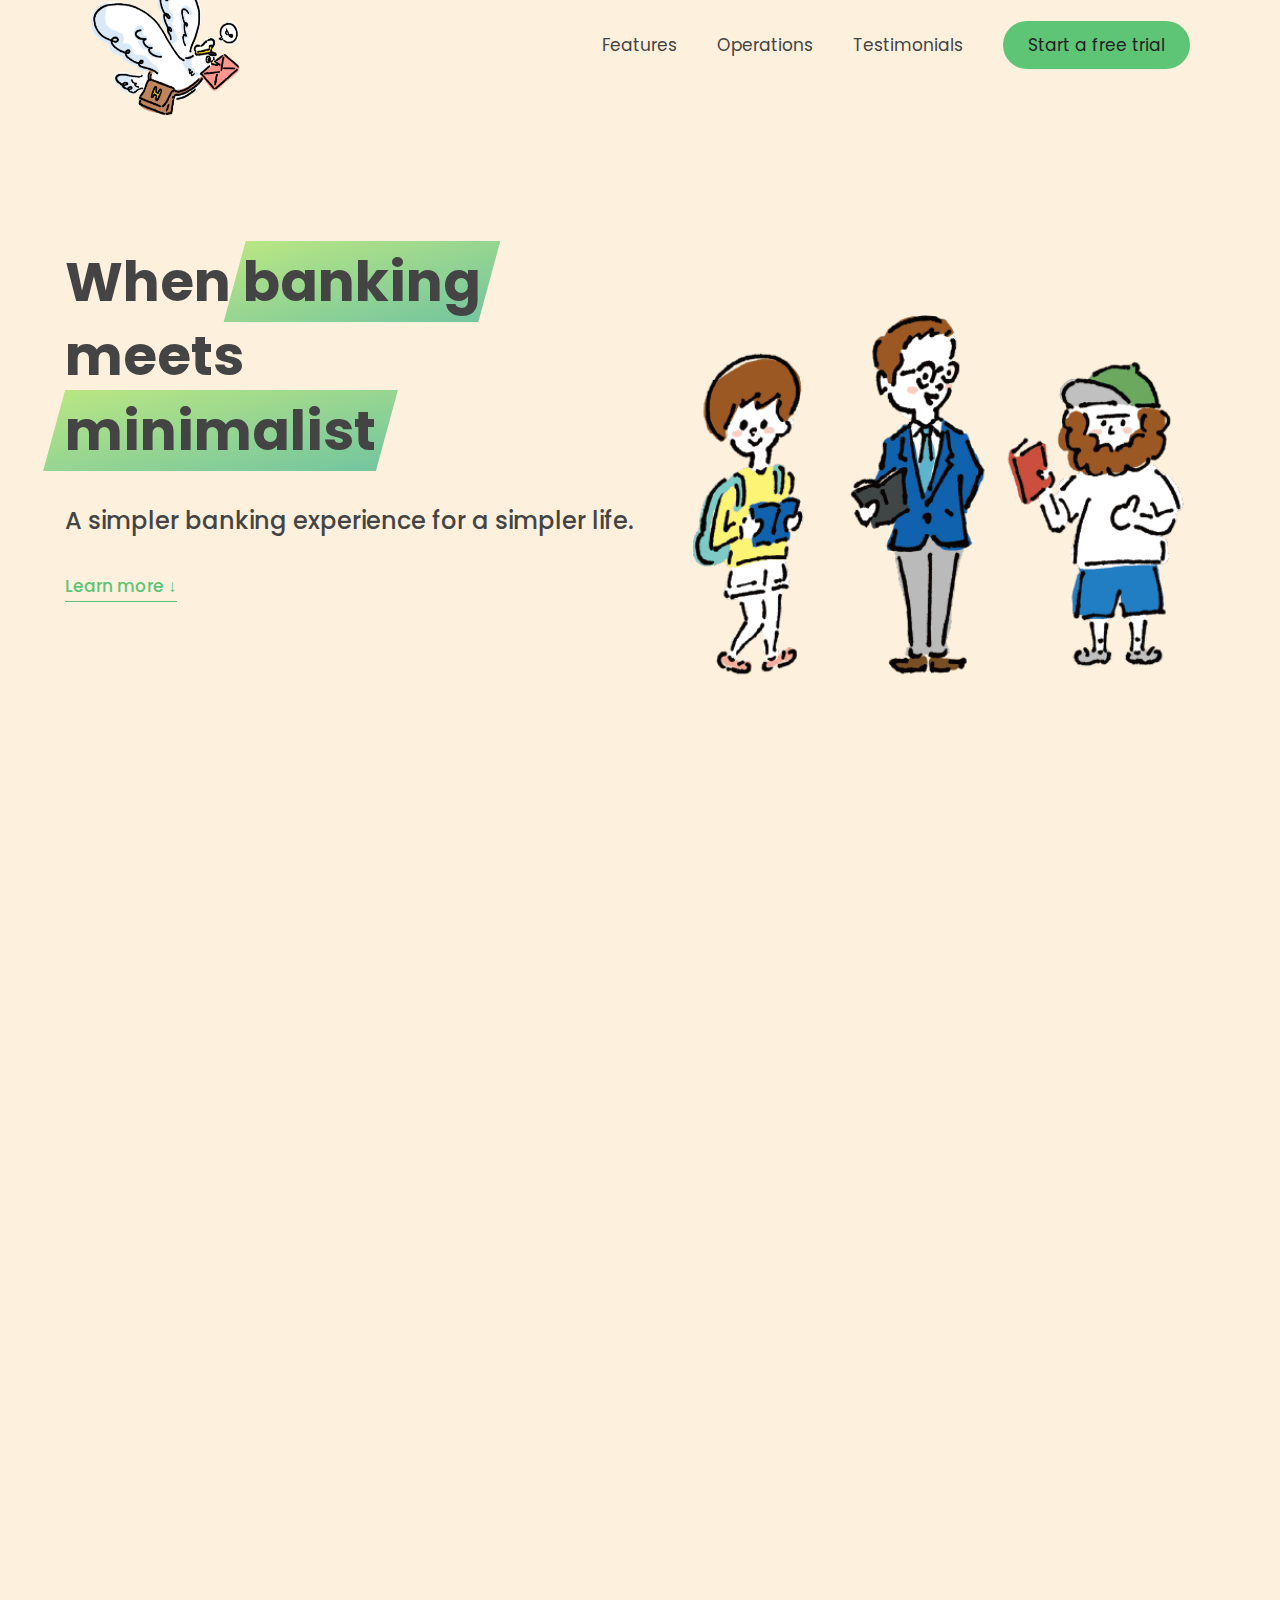
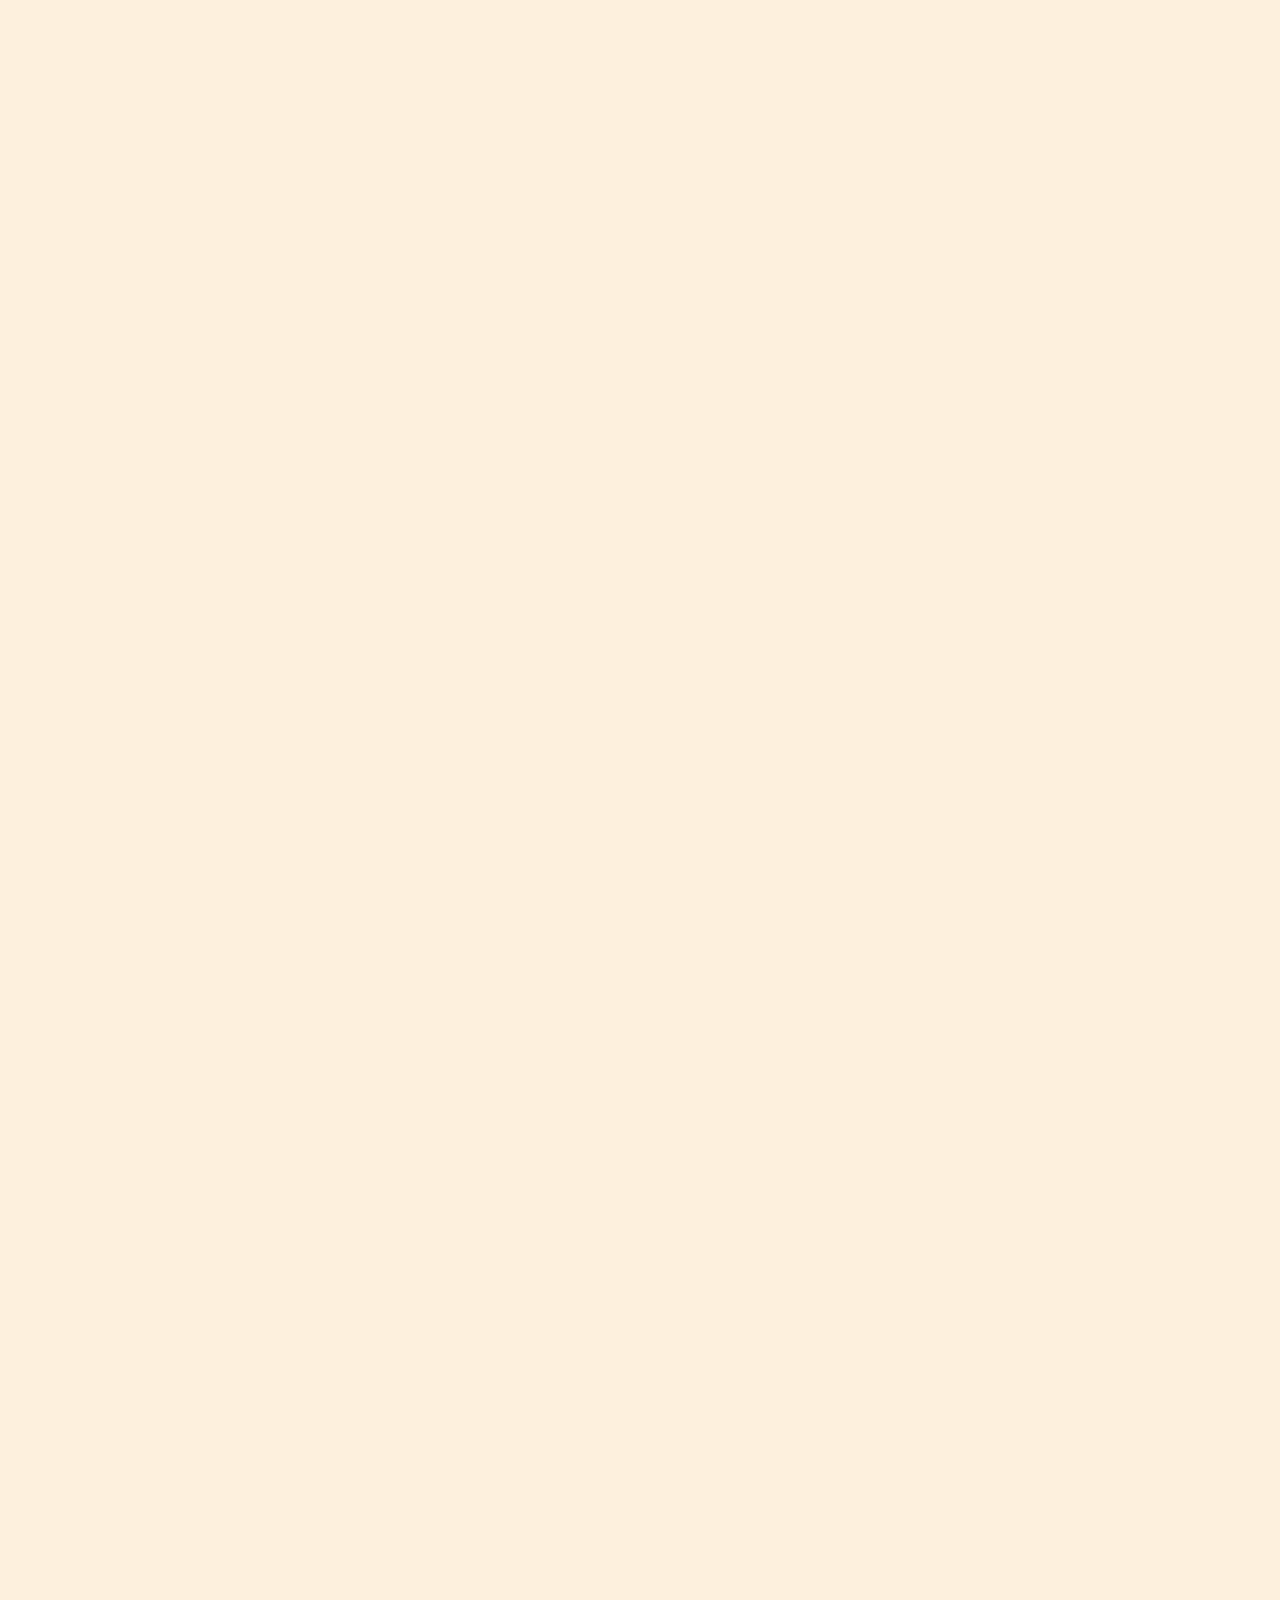
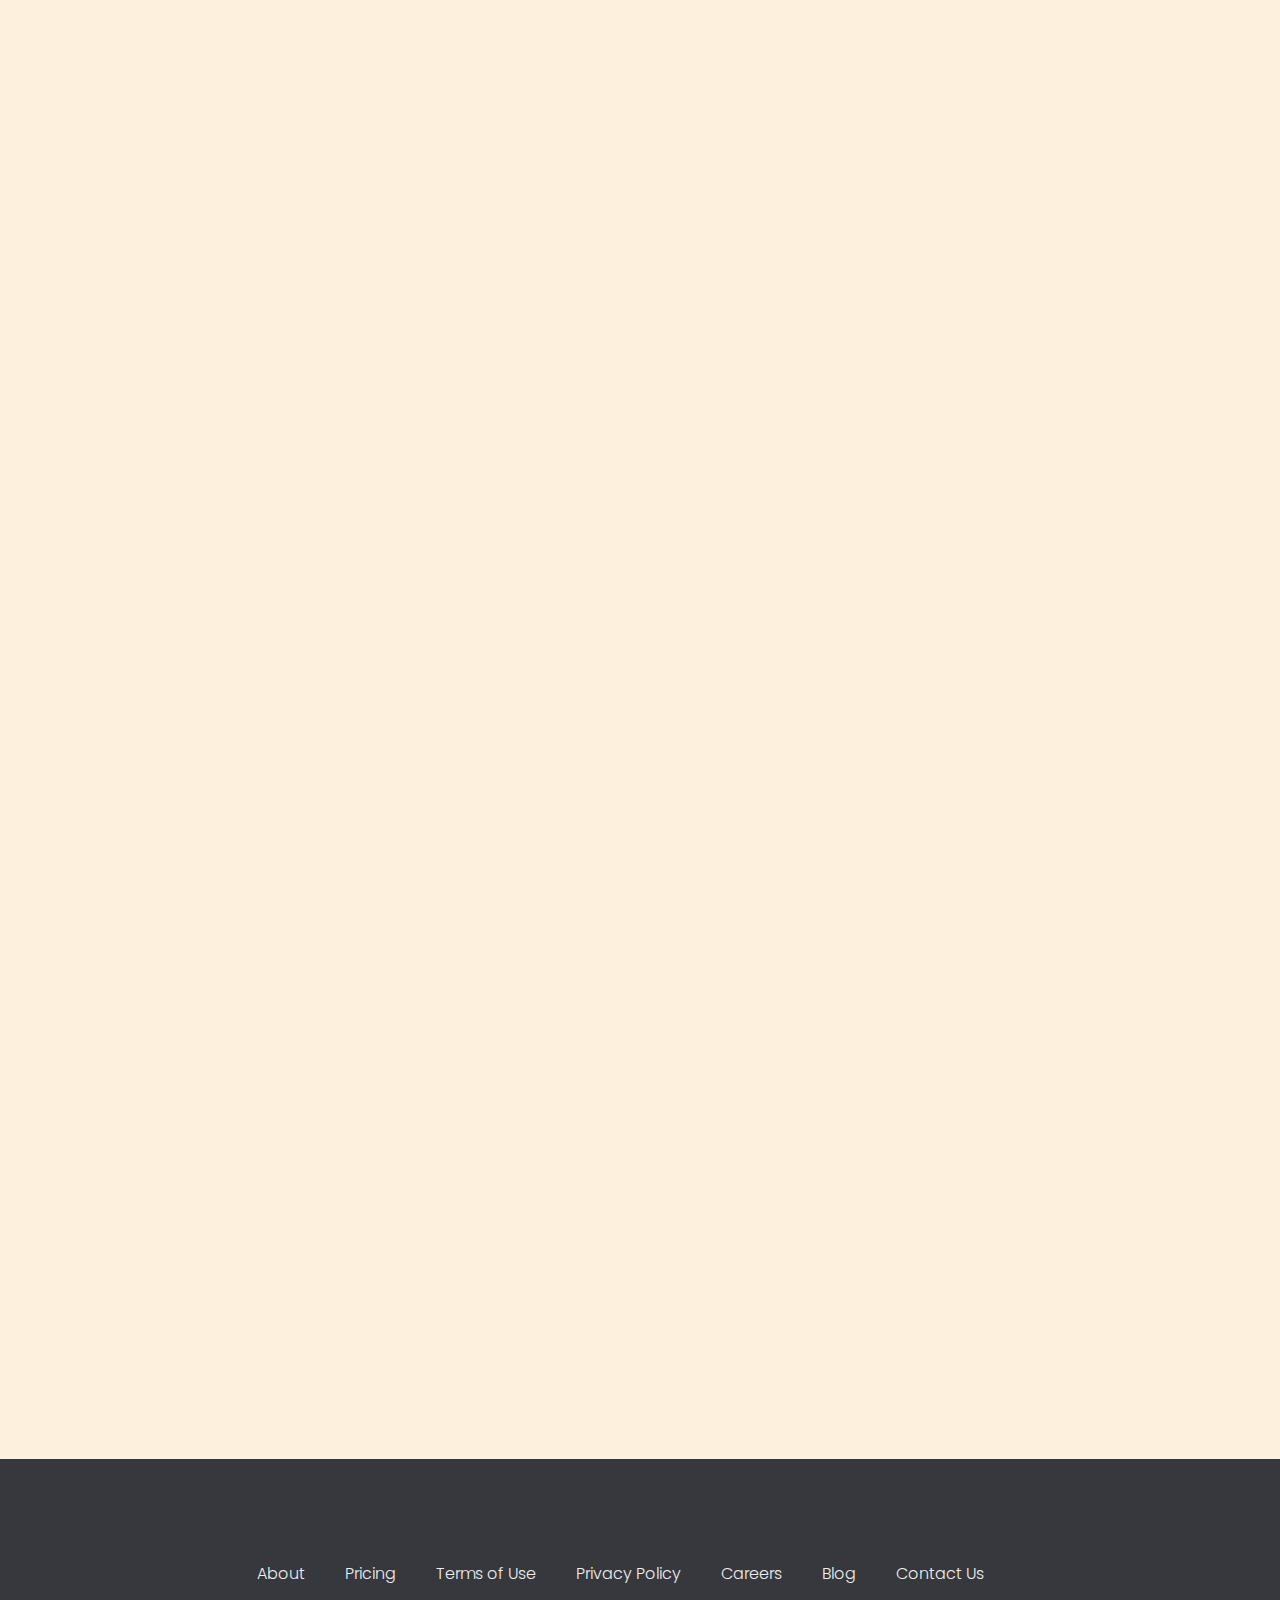
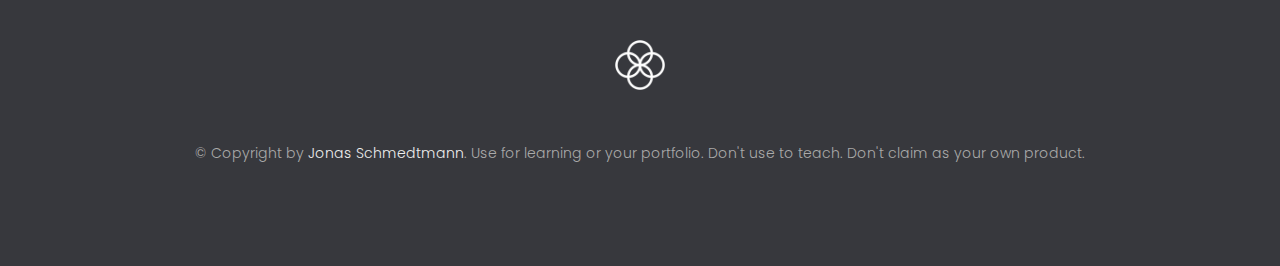
==== login/login.html @ 559d242a "Add two pages and the category field" ====
<!DOCTYPE html>
<html lang="en">
  <head>
    <meta charset="UTF-8" />
    <meta name="viewport" content="width=device-width, initial-scale=1.0" />
    <meta http-equiv="X-UA-Compatible" content="ie=edge" />
    <link rel="shortcut icon" type="image/png" href="img/icon.png" />

    <link
      href="https://fonts.googleapis.com/css?family=Poppins:300,400,500,600&display=swap"
      rel="stylesheet"
    />
    <link rel="stylesheet" href="style.css" />
    <title>Bankist | When Banking meets Minimalist</title>

    <script defer src="script.js"></script>
  </head>
  <body>
    <header class="header">
      <nav class="nav">
        <img
          src="../bird_logo.png"
          alt="Bankist logo"
          class="nav__logo"
          id="logo"
          designer="Jonas"
          data-version-number="3.0"
        />
        <ul class="nav__links">
          <li class="nav__item">
            <a class="nav__link" href="#section--1">Features</a>
          </li>
          <li class="nav__item">
            <a class="nav__link" href="#section--2">Operations</a>
          </li>
          <li class="nav__item">
            <a class="nav__link" href="#section--3">Testimonials</a>
          </li>
          <li class="nav__item">
            <a class="nav__link nav__link--btn btn--show-modal" href="#"
              >Start a free trial</a
            >
          </li>
        </ul>
      </nav>

      <div class="header__title">
        <h1>
          When
          <!-- Green highlight effect -->
          <span class="highlight">banking</span>
          meets<br />
          <span class="highlight">minimalist</span>
        </h1>
        <h4>A simpler banking experience for a simpler life.</h4>
        <button class="btn--text btn--scroll-to">Learn more &DownArrow;</button>
        <img src='../people.png'.png" class="header__img" alt="Minimalist bank
        items" />
      </div>
    </header>

    <section class="section" id="section--1">
      <div class="section__title">
        <h2 class="section__description">Features</h2>
        <h3 class="section__header">
          Everything you need in a modern bank and more.
        </h3>
      </div>

      <div class="features">
        <img
          src="img/digital-lazy.jpg"
          data-src="img/digital.jpg"
          alt="Computer"
          class="features__img lazy-img"
        />
        <div class="features__feature">
          <div class="features__icon">
            <svg>
              <use xlink:href="img/icons.svg#icon-monitor"></use>
            </svg>
          </div>
          <h5 class="features__header">100% digital bank</h5>
          <p>
            Lorem ipsum dolor sit amet consectetur adipisicing elit. Unde alias
            sint quos? Accusantium a fugiat porro reiciendis saepe quibusdam
            debitis ducimus.
          </p>
        </div>

        <div class="features__feature">
          <div class="features__icon">
            <svg>
              <use xlink:href="img/icons.svg#icon-trending-up"></use>
            </svg>
          </div>
          <h5 class="features__header">Watch your money grow</h5>
          <p>
            Nesciunt quos autem dolorum voluptates cum dolores dicta fuga
            inventore ab? Nulla incidunt eius numquam sequi iste pariatur
            quibusdam!
          </p>
        </div>
        <img
          src="img/grow-lazy.jpg"
          data-src="img/grow.jpg"
          alt="Plant"
          class="features__img lazy-img"
        />

        <img
          src="img/card-lazy.jpg"
          data-src="img/card.jpg"
          alt="Credit card"
          class="features__img lazy-img"
        />
        <div class="features__feature">
          <div class="features__icon">
            <svg>
              <use xlink:href="img/icons.svg#icon-credit-card"></use>
            </svg>
          </div>
          <h5 class="features__header">Free debit card included</h5>
          <p>
            Quasi, fugit in cumque cupiditate reprehenderit debitis animi enim
            eveniet consequatur odit quam quos possimus assumenda dicta fuga
            inventore ab.
          </p>
        </div>
      </div>
    </section>

    <section class="section" id="section--2">
      <div class="section__title">
        <h2 class="section__description">Operations</h2>
        <h3 class="section__header">
          Everything as simple as possible, but no simpler.
        </h3>
      </div>

      <div class="operations">
        <div class="operations__tab-container">
          <button
            class="btn operations__tab operations__tab--1 operations__tab--active"
            data-tab="1"
          >
            <span>01</span>Instant Transfers
          </button>
          <button class="btn operations__tab operations__tab--2" data-tab="2">
            <span>02</span>Instant Loans
          </button>
          <button class="btn operations__tab operations__tab--3" data-tab="3">
            <span>03</span>Instant Closing
          </button>
        </div>
        <div
          class="operations__content operations__content--1 operations__content--active"
        >
          <div class="operations__icon operations__icon--1">
            <svg>
              <use xlink:href="img/icons.svg#icon-upload"></use>
            </svg>
          </div>
          <h5 class="operations__header">
            Tranfser money to anyone, instantly! No fees, no BS.
          </h5>
          <p>
            Lorem ipsum dolor sit amet, consectetur adipisicing elit, sed do
            eiusmod tempor incididunt ut labore et dolore magna aliqua. Ut enim
            ad minim veniam, quis nostrud exercitation ullamco laboris nisi ut
            aliquip ex ea commodo consequat.
          </p>
        </div>

        <div class="operations__content operations__content--2">
          <div class="operations__icon operations__icon--2">
            <svg>
              <use xlink:href="img/icons.svg#icon-home"></use>
            </svg>
          </div>
          <h5 class="operations__header">
            Buy a home or make your dreams come true, with instant loans.
          </h5>
          <p>
            Duis aute irure dolor in reprehenderit in voluptate velit esse
            cillum dolore eu fugiat nulla pariatur. Excepteur sint occaecat
            cupidatat non proident, sunt in culpa qui officia deserunt mollit
            anim id est laborum.
          </p>
        </div>
        <div class="operations__content operations__content--3">
          <div class="operations__icon operations__icon--3">
            <svg>
              <use xlink:href="img/icons.svg#icon-user-x"></use>
            </svg>
          </div>
          <h5 class="operations__header">
            No longer need your account? No problem! Close it instantly.
          </h5>
          <p>
            Excepteur sint occaecat cupidatat non proident, sunt in culpa qui
            officia deserunt mollit anim id est laborum. Ut enim ad minim
            veniam, quis nostrud exercitation ullamco laboris nisi ut aliquip ex
            ea commodo consequat.
          </p>
        </div>
      </div>
    </section>

    <section class="section" id="section--3">
      <div class="section__title section__title--testimonials">
        <h2 class="section__description">Not sure yet?</h2>
        <h3 class="section__header">
          Millions of Bankists are already making their lifes simpler.
        </h3>
      </div>

      <div class="slider">
        <div class="slide">
          <div class="testimonial">
            <h5 class="testimonial__header">Best financial decision ever!</h5>
            <blockquote class="testimonial__text">
              Lorem ipsum dolor sit, amet consectetur adipisicing elit.
              Accusantium quas quisquam non? Quas voluptate nulla minima
              deleniti optio ullam nesciunt, numquam corporis et asperiores
              laboriosam sunt, praesentium suscipit blanditiis. Necessitatibus
              id alias reiciendis, perferendis facere pariatur dolore veniam
              autem esse non voluptatem saepe provident nihil molestiae.
            </blockquote>
            <address class="testimonial__author">
              <img src="img/user-1.jpg" alt="" class="testimonial__photo" />
              <h6 class="testimonial__name">Aarav Lynn</h6>
              <p class="testimonial__location">San Francisco, USA</p>
            </address>
          </div>
        </div>

        <div class="slide">
          <div class="testimonial">
            <h5 class="testimonial__header">
              The last step to becoming a complete minimalist
            </h5>
            <blockquote class="testimonial__text">
              Quisquam itaque deserunt ullam, quia ea repellendus provident,
              ducimus neque ipsam modi voluptatibus doloremque, corrupti
              laborum. Incidunt numquam perferendis veritatis neque repellendus.
              Lorem, ipsum dolor sit amet consectetur adipisicing elit. Illo
              deserunt exercitationem deleniti.
            </blockquote>
            <address class="testimonial__author">
              <img src="img/user-2.jpg" alt="" class="testimonial__photo" />
              <h6 class="testimonial__name">Miyah Miles</h6>
              <p class="testimonial__location">London, UK</p>
            </address>
          </div>
        </div>

        <div class="slide">
          <div class="testimonial">
            <h5 class="testimonial__header">
              Finally free from old-school banks
            </h5>
            <blockquote class="testimonial__text">
              Debitis, nihil sit minus suscipit magni aperiam vel tenetur
              incidunt commodi architecto numquam omnis nulla autem,
              necessitatibus blanditiis modi similique quidem. Odio aliquam
              culpa dicta beatae quod maiores ipsa minus consequatur error sunt,
              deleniti saepe aliquid quos inventore sequi. Necessitatibus id
              alias reiciendis, perferendis facere.
            </blockquote>
            <address class="testimonial__author">
              <img src="img/user-3.jpg" alt="" class="testimonial__photo" />
              <h6 class="testimonial__name">Francisco Gomes</h6>
              <p class="testimonial__location">Lisbon, Portugal</p>
            </address>
          </div>
        </div>

        <button class="slider__btn slider__btn--left">&larr;</button>
        <button class="slider__btn slider__btn--right">&rarr;</button>
        <div class="dots"></div>
      </div>
    </section>

    <section class="section section--sign-up">
      <div class="section__title">
        <h3 class="section__header">
          The best day to join Bankist was one year ago. The second best is
          today!
        </h3>
      </div>
      <button class="btn btn--show-modal">Open your free account today!</button>
    </section>

    <footer class="footer">
      <ul class="footer__nav">
        <li class="footer__item">
          <a class="footer__link" href="#">About</a>
        </li>
        <li class="footer__item">
          <a class="footer__link" href="#">Pricing</a>
        </li>
        <li class="footer__item">
          <a class="footer__link" href="#">Terms of Use</a>
        </li>
        <li class="footer__item">
          <a class="footer__link" href="#">Privacy Policy</a>
        </li>
        <li class="footer__item">
          <a class="footer__link" href="#">Careers</a>
        </li>
        <li class="footer__item">
          <a class="footer__link" href="#">Blog</a>
        </li>
        <li class="footer__item">
          <a class="footer__link" href="#">Contact Us</a>
        </li>
      </ul>
      <img src="img/icon.png" alt="Logo" class="footer__logo" />
      <p class="footer__copyright">
        &copy; Copyright by
        <a
          class="footer__link twitter-link"
          target="_blank"
          href="https://twitter.com/jonasschmedtman"
          >Jonas Schmedtmann</a
        >. Use for learning or your portfolio. Don't use to teach. Don't claim
        as your own product.
      </p>
    </footer>

    <div class="modal hidden">
      <button class="btn--close-modal">&times;</button>
      <h2 class="modal__header">
        Open your bank account <br />
        in just <span class="highlight">5 minutes</span>
      </h2>
      < class="modal__form">
        <label>First Name</label>
        <input type="text" />
        <label>Last Name</label>
        <input type="text" />
        <label>Email Address</label>
        <input type="email" />
        <a href="../index/index.html"><button class="btn">Next step &rarr;</button></a>
      </form>
    </div>
    <div class="overlay hidden"></div>

    <!-- <script src="script.js"></script> -->
  </body>
</html>
---- login/style.css ----
/* The page is NOT responsive. You can implement responsiveness yourself if you wanna have some fun 😃 */

:root {
  --color-primary: #5ec576;
  --color-secondary: #ffcb03;
  --color-tertiary: #ff585f;
  --color-primary-darker: #4bbb7d;
  --color-secondary-darker: #ffbb00;
  --color-tertiary-darker: #fd424b;
  --color-primary-opacity: #5ec5763a;
  --color-secondary-opacity: #ffcd0331;
  --color-tertiary-opacity: #ff58602d;
  --gradient-primary: linear-gradient(to top left, #39b385, #9be15d);
  --gradient-secondary: linear-gradient(to top left, #ffb003, #ffcb03);
}

* {
  margin: 0;
  padding: 0;
  box-sizing: inherit;
}

html {
  font-size: 62.5%;
  box-sizing: border-box;
}

body {
  font-family: 'Poppins', sans-serif;
  font-weight: 300;
  color: #444;
  line-height: 1.9;
  background-color: #fdf0dd;
}

/* GENERAL ELEMENTS */
.section {
  padding: 15rem 3rem;
  border-top: 1px solid #ddd;

  transition: transform 1s, opacity 1s;
}

.section--hidden {
  opacity: 0;
  transform: translateY(8rem);
}

.section__title {
  max-width: 80rem;
  margin: 0 auto 8rem auto;
}

.section__description {
  font-size: 1.8rem;
  font-weight: 600;
  text-transform: uppercase;
  color: var(--color-primary);
  margin-bottom: 1rem;
}

.section__header {
  font-size: 4rem;
  line-height: 1.3;
  font-weight: 500;
}

.btn {
  display: inline-block;
  background-color: var(--color-primary);
  font-size: 1.6rem;
  font-family: inherit;
  font-weight: 500;
  border: none;
  padding: 1.25rem 4.5rem;
  border-radius: 10rem;
  cursor: pointer;
  transition: all 0.3s;
}

.btn:hover {
  background-color: var(--color-primary-darker);
}

.btn--text {
  display: inline-block;
  background: none;
  font-size: 1.7rem;
  font-family: inherit;
  font-weight: 500;
  color: var(--color-primary);
  border: none;
  border-bottom: 1px solid currentColor;
  padding-bottom: 2px;
  cursor: pointer;
  transition: all 0.3s;
}

p {
  color: #666;
}

/* This is BAD for accessibility! Don't do in the real world! */
button:focus {
  outline: none;
}

img {
  transition: filter 0.5s;
}

.lazy-img {
  filter: blur(20px);
}

/* NAVIGATION */
.nav {
  display: flex;
  justify-content: space-between;
  align-items: center;
  height: 9rem;
  width: 100%;
  padding: 0 6rem;
  z-index: 100;
}

/* nav and stickly class at the same time */
.nav.sticky {
  position: fixed;
  background-color: #fffada;
}

.nav__logo {
  height: 4.5rem;
  transition: all 0.3s;
}

.nav__links {
  display: flex;
  align-items: center;
  list-style: none;
}

.nav__item {
  margin-left: 4rem;
}

.nav__link:link,
.nav__link:visited {
  font-size: 1.7rem;
  font-weight: 400;
  color: inherit;
  text-decoration: none;
  display: block;
  transition: all 0.3s;
}

.nav__link--btn:link,
.nav__link--btn:visited {
  padding: 0.8rem 2.5rem;
  border-radius: 3rem;
  background-color: var(--color-primary);
  color: #222;
}

.nav__link--btn:hover,
.nav__link--btn:active {
  color: inherit;
  background-color: var(--color-primary-darker);
  color: #333;
}

/* HEADER */
.header {
  padding: 0 3rem;
  height: 100vh;
  display: flex;
  flex-direction: column;
  align-items: center;
}

.header__title {
  flex: 1;
  max-width: 115rem;
  display: grid;
  grid-template-columns: 3fr 2fr;
  row-gap: 3rem;
  align-content: center;
  justify-content: center;
  align-items: start;
  justify-items: start;
}

h1 {
  font-size: 5.5rem;
  line-height: 1.35;
}

h4 {
  font-size: 2.4rem;
  font-weight: 500;
}

.header__img {
  grid-column: 2 / 3;
  height: 500px;
  grid-row: 1 / span 4;
  transform: translateY(-6rem);
  margin-right: 0px;
  right: 0;
  bottom: 0;
}

.highlight {
  position: relative;
}

.highlight::after {
  display: block;
  content: '';
  position: absolute;
  bottom: 0;
  left: 0;
  height: 100%;
  width: 100%;
  z-index: -1;
  opacity: 0.7;
  transform: scale(1.07, 1.05) skewX(-15deg);
  background-image: var(--gradient-primary);
}

/* FEATURES */
.features {
  display: grid;
  grid-template-columns: 1fr 1fr;
  gap: 4rem;
  margin: 0 12rem;
}

.features__img {
  width: 100%;
}

.features__feature {
  align-self: center;
  justify-self: center;
  width: 70%;
  font-size: 1.5rem;
}

.features__icon {
  display: flex;
  align-items: center;
  justify-content: center;
  background-color: var(--color-primary-opacity);
  height: 5.5rem;
  width: 5.5rem;
  border-radius: 50%;
  margin-bottom: 2rem;
}

.features__icon svg {
  height: 2.5rem;
  width: 2.5rem;
  fill: var(--color-primary);
}

.features__header {
  font-size: 2rem;
  margin-bottom: 1rem;
}

/* OPERATIONS */
.operations {
  max-width: 100rem;
  margin: 12rem auto 0 auto;

  background-color: #fff;
}

.operations__tab-container {
  display: flex;
  justify-content: center;
}

.operations__tab {
  margin-right: 2.5rem;
  transform: translateY(-50%);
}

.operations__tab span {
  margin-right: 1rem;
  font-weight: 600;
  display: inline-block;
}

.operations__tab--1 {
  background-color: var(--color-secondary);
}

.operations__tab--1:hover {
  background-color: var(--color-secondary-darker);
}

.operations__tab--3 {
  background-color: var(--color-tertiary);
  margin: 0;
}

.operations__tab--3:hover {
  background-color: var(--color-tertiary-darker);
}

.operations__tab--active {
  transform: translateY(-66%);
}

.operations__content {
  display: none;

  /* JUST PRESENTATIONAL */
  font-size: 1.7rem;
  padding: 2.5rem 7rem 6.5rem 7rem;
}

.operations__content--active {
  display: grid;
  grid-template-columns: 7rem 1fr;
  column-gap: 3rem;
  row-gap: 0.5rem;
}

.operations__header {
  font-size: 2.25rem;
  font-weight: 500;
  align-self: center;
}

.operations__icon {
  display: flex;
  align-items: center;
  justify-content: center;
  height: 7rem;
  width: 7rem;
  border-radius: 50%;
}

.operations__icon svg {
  height: 2.75rem;
  width: 2.75rem;
}

.operations__content p {
  grid-column: 2;
}

.operations__icon--1 {
  background-color: var(--color-secondary-opacity);
}
.operations__icon--2 {
  background-color: var(--color-primary-opacity);
}
.operations__icon--3 {
  background-color: var(--color-tertiary-opacity);
}
.operations__icon--1 svg {
  fill: var(--color-secondary-darker);
}
.operations__icon--2 svg {
  fill: var(--color-primary);
}
.operations__icon--3 svg {
  fill: var(--color-tertiary);
}

/* SLIDER */
.slider {
  max-width: 100rem;
  height: 50rem;
  margin: 0 auto;
  position: relative;

  /* IN THE END */
  overflow: hidden;
}

.slide {
  position: absolute;
  top: 0;
  width: 100%;
  height: 50rem;

  display: flex;
  align-items: center;
  justify-content: center;

  /* THIS creates the animation! */
  transition: transform 1s;
}

.slide > img {
  /* Only for images that have different size than slide */
  width: 100%;
  height: 100%;
  object-fit: cover;
}

.slider__btn {
  position: absolute;
  top: 50%;
  z-index: 10;

  border: none;
  background: rgba(255, 255, 255, 0.7);
  font-family: inherit;
  color: #333;
  border-radius: 50%;
  height: 5.5rem;
  width: 5.5rem;
  font-size: 3.25rem;
  cursor: pointer;
}

.slider__btn--left {
  left: 6%;
  transform: translate(-50%, -50%);
}

.slider__btn--right {
  right: 6%;
  transform: translate(50%, -50%);
}

.dots {
  position: absolute;
  bottom: 5%;
  left: 50%;
  transform: translateX(-50%);
  display: flex;
}

.dots__dot {
  border: none;
  background-color: #b9b9b9;
  opacity: 0.7;
  height: 1rem;
  width: 1rem;
  border-radius: 50%;
  margin-right: 1.75rem;
  cursor: pointer;
  transition: all 0.5s;

  /* Only necessary when overlying images */
  /* box-shadow: 0 0.6rem 1.5rem rgba(0, 0, 0, 0.7); */
}

.dots__dot:last-child {
  margin: 0;
}

.dots__dot--active {
  /* background-color: #fff; */
  background-color: #888;
  opacity: 1;
}

/* TESTIMONIALS */
.testimonial {
  width: 65%;
  position: relative;
}

.testimonial::before {
  content: '\201C';
  position: absolute;
  top: -5.7rem;
  left: -6.8rem;
  line-height: 1;
  font-size: 20rem;
  font-family: inherit;
  color: var(--color-primary);
  z-index: -1;
}

.testimonial__header {
  font-size: 2.25rem;
  font-weight: 500;
  margin-bottom: 1.5rem;
}

.testimonial__text {
  font-size: 1.7rem;
  margin-bottom: 3.5rem;
  color: #666;
}

.testimonial__author {
  margin-left: 3rem;
  font-style: normal;

  display: grid;
  grid-template-columns: 6.5rem 1fr;
  column-gap: 2rem;
}

.testimonial__photo {
  grid-row: 1 / span 2;
  width: 6.5rem;
  border-radius: 50%;
}

.testimonial__name {
  font-size: 1.7rem;
  font-weight: 500;
  align-self: end;
  margin: 0;
}

.testimonial__location {
  font-size: 1.5rem;
}

.section__title--testimonials {
  margin-bottom: 4rem;
}

/* SIGNUP */
.section--sign-up {
  background-color: #37383d;
  border-top: none;
  border-bottom: 1px solid #444;
  text-align: center;
  padding: 10rem 3rem;
}

.section--sign-up .section__header {
  color: #fff;
  text-align: center;
}

.section--sign-up .section__title {
  margin-bottom: 6rem;
}

.section--sign-up .btn {
  font-size: 1.9rem;
  padding: 2rem 5rem;
}

/* FOOTER */
.footer {
  padding: 10rem 3rem;
  background-color: #37383d;
}

.footer__nav {
  list-style: none;
  display: flex;
  justify-content: center;
  margin-bottom: 5rem;
}

.footer__item {
  margin-right: 4rem;
}

.footer__link {
  font-size: 1.6rem;
  color: #eee;
  text-decoration: none;
}

.footer__logo {
  height: 5rem;
  display: block;
  margin: 0 auto;
  margin-bottom: 5rem;
}

.footer__copyright {
  font-size: 1.4rem;
  color: #aaa;
  text-align: center;
}

.footer__copyright .footer__link {
  font-size: 1.4rem;
}

/* MODAL WINDOW */
.modal {
  position: fixed;
  top: 50%;
  left: 50%;
  transform: translate(-50%, -50%);
  max-width: 60rem;
  background-color: #f3f3f3;
  padding: 5rem 6rem;
  box-shadow: 0 4rem 6rem rgba(0, 0, 0, 0.3);
  z-index: 1000;
  transition: all 0.5s;
}

.overlay {
  position: fixed;
  top: 0;
  left: 0;
  width: 100%;
  height: 100%;
  background-color: rgba(0, 0, 0, 0.5);
  backdrop-filter: blur(4px);
  z-index: 100;
  transition: all 0.5s;
}

.modal__header {
  font-size: 3.25rem;
  margin-bottom: 4.5rem;
  line-height: 1.5;
}

.modal__form {
  margin: 0 3rem;
  display: grid;
  grid-template-columns: 1fr 2fr;
  align-items: center;
  gap: 2.5rem;
}

.modal__form label {
  font-size: 1.7rem;
  font-weight: 500;
}

.modal__form input {
  font-size: 1.7rem;
  padding: 1rem 1.5rem;
  border: 1px solid #ddd;
  border-radius: 0.5rem;
}

.modal__form button {
  grid-column: 1 / span 2;
  justify-self: center;
  margin-top: 1rem;
}

.btn--close-modal {
  font-family: inherit;
  color: inherit;
  position: absolute;
  top: 0.5rem;
  right: 2rem;
  font-size: 4rem;
  cursor: pointer;
  border: none;
  background: none;
}

.hidden {
  visibility: hidden;
  opacity: 0;
}

/* COOKIE MESSAGE */
.cookie-message {
  display: flex;
  align-items: center;
  justify-content: space-evenly;
  width: 100%;
  background-color: white;
  color: #bbb;
  font-size: 1.5rem;
  font-weight: 400;
}
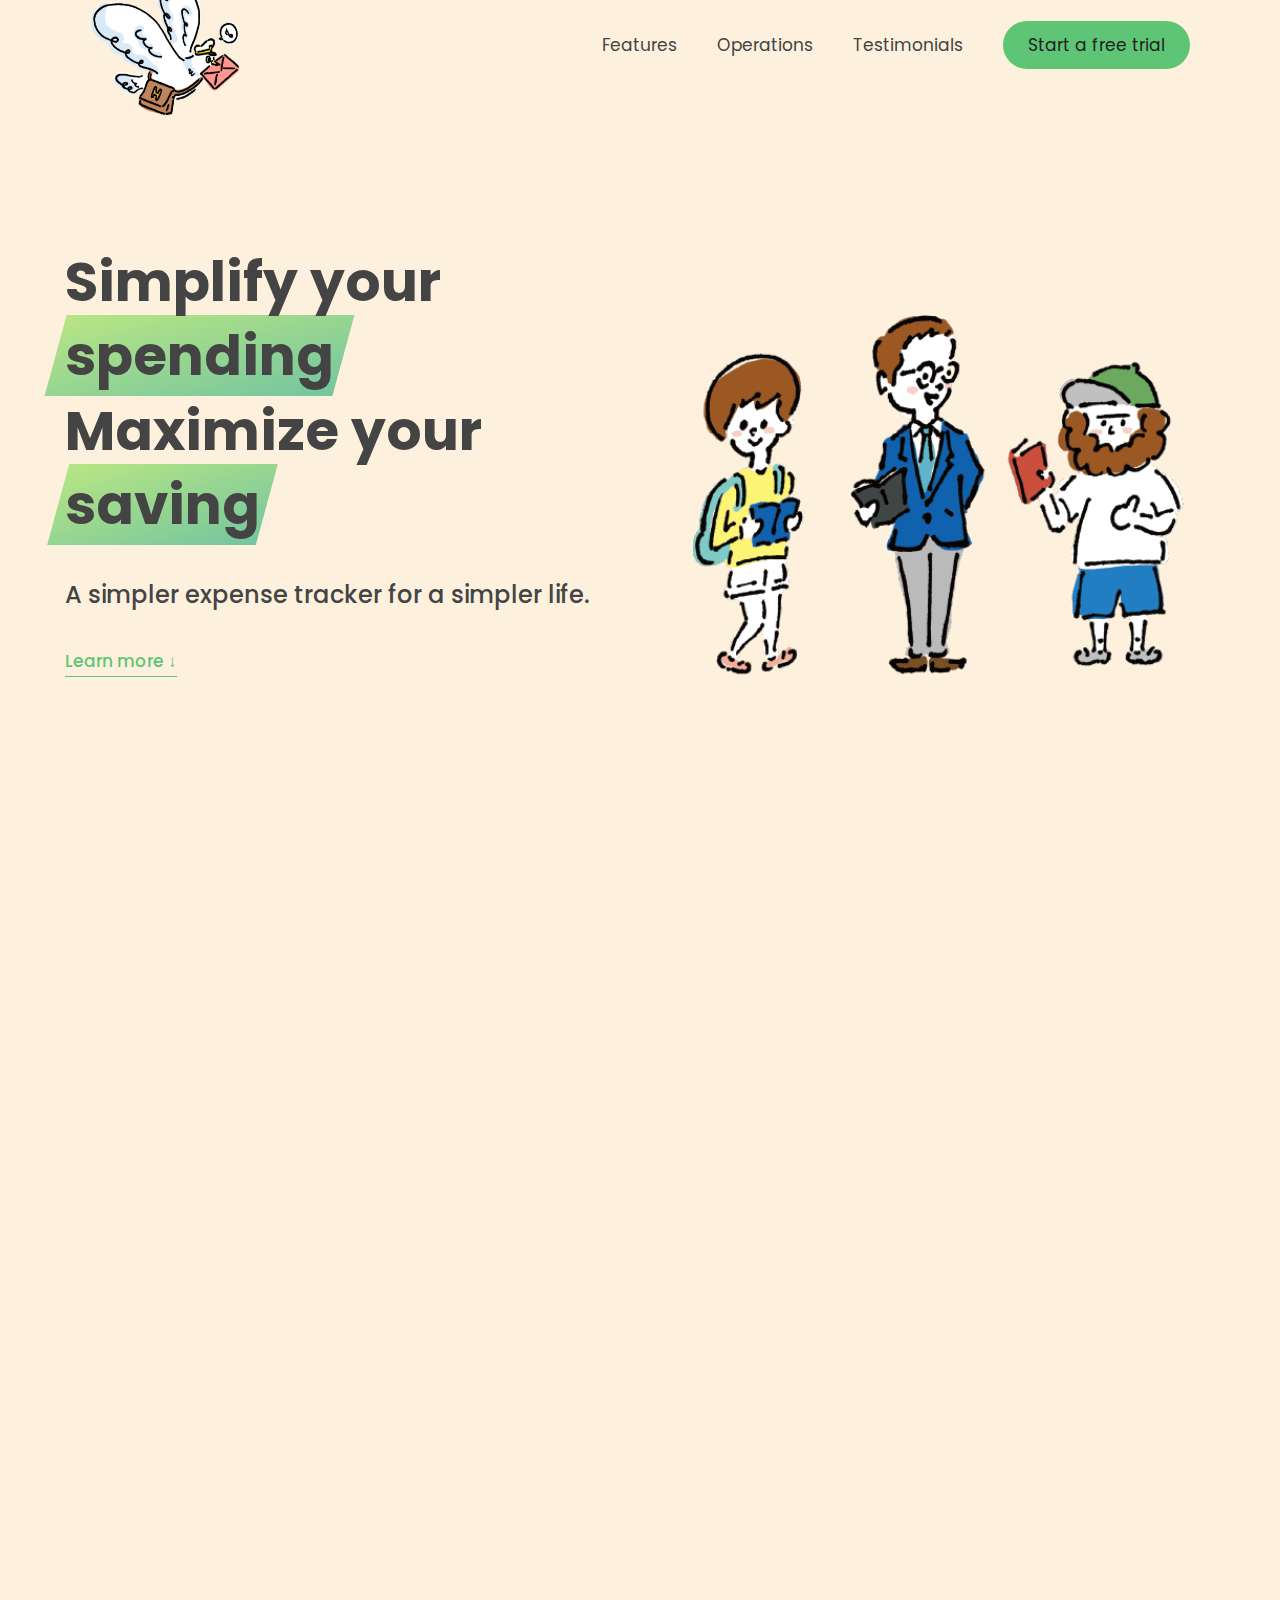
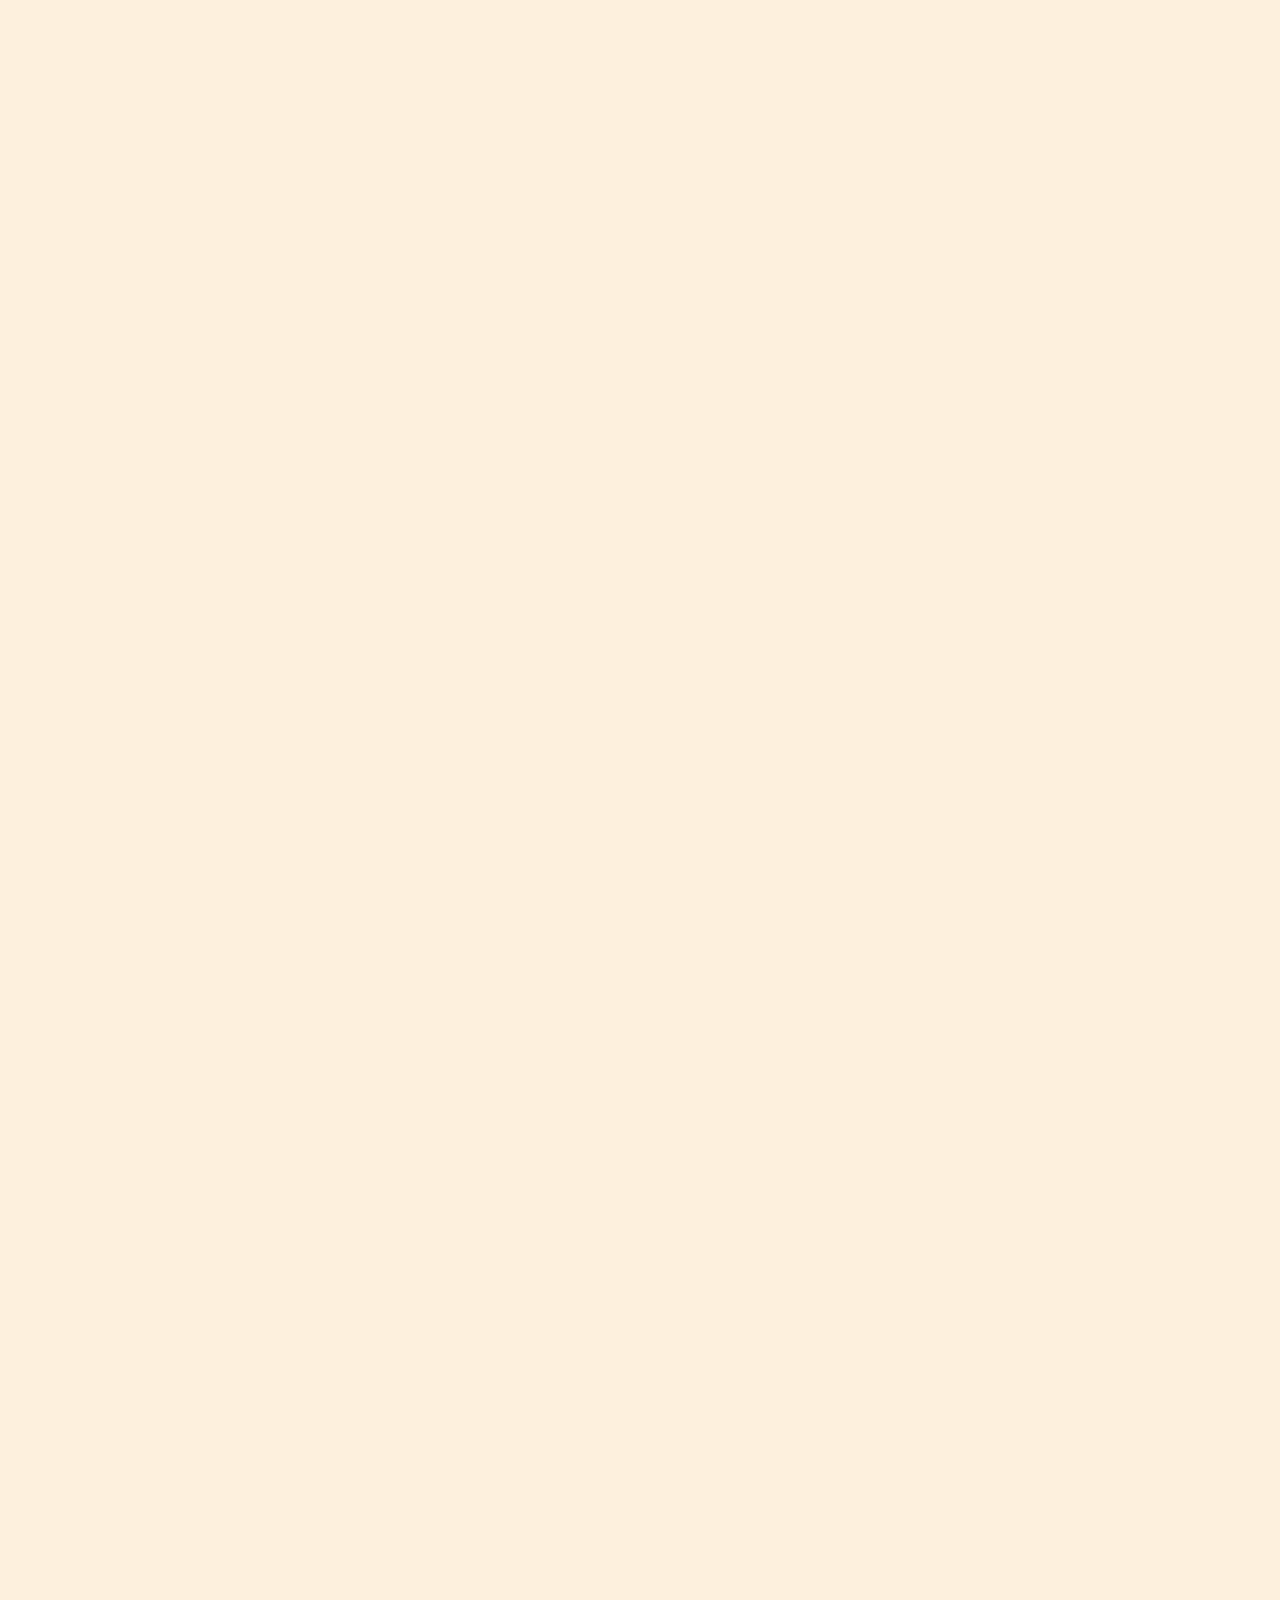
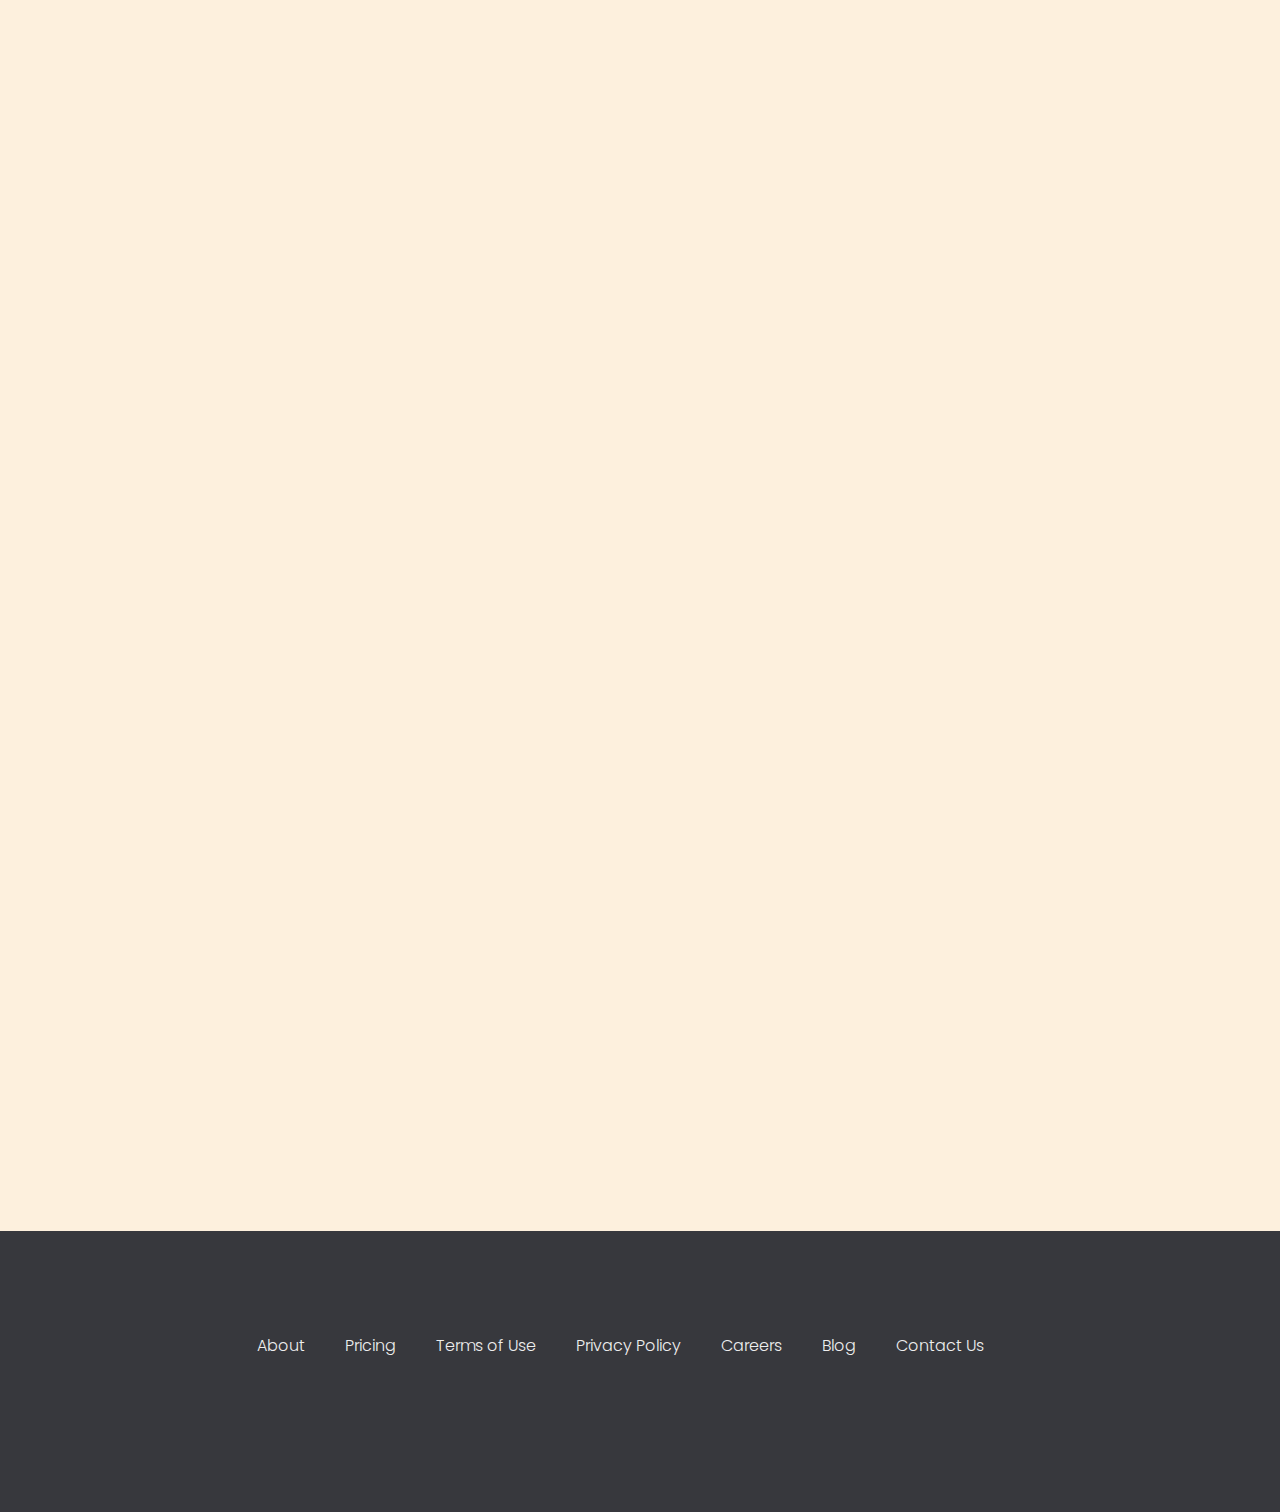
==== commit 3a340686: "Implemented the login page" ====
--- a/login/login.html
+++ b/login/login.html
@@ -23,7 +23,6 @@
           alt="Bankist logo"
           class="nav__logo"
           id="logo"
-          designer="Jonas"
           data-version-number="3.0"
         />
         <ul class="nav__links">
@@ -46,15 +45,15 @@
 
       <div class="header__title">
         <h1>
-          When
+          Simplify your
           <!-- Green highlight effect -->
-          <span class="highlight">banking</span>
-          meets<br />
-          <span class="highlight">minimalist</span>
+          <span class="highlight">spending</span><br />
+          Maximize your
+          <span class="highlight">saving</span>
         </h1>
-        <h4>A simpler banking experience for a simpler life.</h4>
+        <h4>A simpler expense tracker for a simpler life.</h4>
         <button class="btn--text btn--scroll-to">Learn more &DownArrow;</button>
-        <img src='../people.png'.png" class="header__img" alt="Minimalist bank
+        <img src='login_img/people.png'.png" class="header__img" alt="Minimalist bank
         items" />
       </div>
     </header>
@@ -63,14 +62,14 @@
       <div class="section__title">
         <h2 class="section__description">Features</h2>
         <h3 class="section__header">
-          Everything you need in a modern bank and more.
+          Everything you need in a modern expense tracker and more.
         </h3>
       </div>
 
       <div class="features">
         <img
-          src="img/digital-lazy.jpg"
-          data-src="img/digital.jpg"
+          src="login_img/techo-lazy.png"
+          data-src="login_img/techo.png"
           alt="Computer"
           class="features__img lazy-img"
         />
@@ -80,11 +79,9 @@
               <use xlink:href="img/icons.svg#icon-monitor"></use>
             </svg>
           </div>
-          <h5 class="features__header">100% digital bank</h5>
-          <p>
-            Lorem ipsum dolor sit amet consectetur adipisicing elit. Unde alias
-            sint quos? Accusantium a fugiat porro reiciendis saepe quibusdam
-            debitis ducimus.
+          <h5 class="features__header">Effortless expense recording</h5>
+          <p>
+            Record your daily expenses with ease, helping you stay on top of your finances effortlessly. Say goodbye to manual calculations and let our app handle it for you.
           </p>
         </div>
 
@@ -94,39 +91,17 @@
               <use xlink:href="img/icons.svg#icon-trending-up"></use>
             </svg>
           </div>
-          <h5 class="features__header">Watch your money grow</h5>
-          <p>
-            Nesciunt quos autem dolorum voluptates cum dolores dicta fuga
-            inventore ab? Nulla incidunt eius numquam sequi iste pariatur
-            quibusdam!
+          <h5 class="features__header">Track your savings and income</h5>
+          <p>
+            Monitor your salary and savings effortlessly, witnessing your money grow over time. Stay in control of your financial goals with our intuitive tracking system.
           </p>
         </div>
         <img
-          src="img/grow-lazy.jpg"
-          data-src="img/grow.jpg"
+          src="login_img/saving2-lazy.png"
+          data-src="login_img/saving2.png"
           alt="Plant"
           class="features__img lazy-img"
         />
-
-        <img
-          src="img/card-lazy.jpg"
-          data-src="img/card.jpg"
-          alt="Credit card"
-          class="features__img lazy-img"
-        />
-        <div class="features__feature">
-          <div class="features__icon">
-            <svg>
-              <use xlink:href="img/icons.svg#icon-credit-card"></use>
-            </svg>
-          </div>
-          <h5 class="features__header">Free debit card included</h5>
-          <p>
-            Quasi, fugit in cumque cupiditate reprehenderit debitis animi enim
-            eveniet consequatur odit quam quos possimus assumenda dicta fuga
-            inventore ab.
-          </p>
-        </div>
       </div>
     </section>
 
@@ -144,13 +119,13 @@
             class="btn operations__tab operations__tab--1 operations__tab--active"
             data-tab="1"
           >
-            <span>01</span>Instant Transfers
+            <span>01</span>Expense
           </button>
           <button class="btn operations__tab operations__tab--2" data-tab="2">
-            <span>02</span>Instant Loans
+            <span>02</span>Income
           </button>
           <button class="btn operations__tab operations__tab--3" data-tab="3">
-            <span>03</span>Instant Closing
+            <span>03</span>Category
           </button>
         </div>
         <div
@@ -162,13 +137,10 @@
             </svg>
           </div>
           <h5 class="operations__header">
-            Tranfser money to anyone, instantly! No fees, no BS.
+            Track expenses with ease. No complications, no hidden fees.
           </h5>
           <p>
-            Lorem ipsum dolor sit amet, consectetur adipisicing elit, sed do
-            eiusmod tempor incididunt ut labore et dolore magna aliqua. Ut enim
-            ad minim veniam, quis nostrud exercitation ullamco laboris nisi ut
-            aliquip ex ea commodo consequat.
+            Effortlessly record and manage your expenses without any hassle. Our app simplifies the process, allowing you to stay organized and in control of your spending. Say goodbye to hidden fees and complications.
           </p>
         </div>
 
@@ -179,29 +151,23 @@
             </svg>
           </div>
           <h5 class="operations__header">
-            Buy a home or make your dreams come true, with instant loans.
+            Maximize your earnings and achieve your dreams, with comprehensive income tracking..
           </h5>
           <p>
-            Duis aute irure dolor in reprehenderit in voluptate velit esse
-            cillum dolore eu fugiat nulla pariatur. Excepteur sint occaecat
-            cupidatat non proident, sunt in culpa qui officia deserunt mollit
-            anim id est laborum.
+            Stay on top of your financial goals by effectively monitoring your income. Our app provides comprehensive tracking features, empowering you to make your dreams a reality. Take control of your financial future and seize opportunities for growth.
           </p>
         </div>
         <div class="operations__content operations__content--3">
           <div class="operations__icon operations__icon--3">
             <svg>
-              <use xlink:href="img/icons.svg#icon-user-x"></use>
+              <use xlink:href="img/icons.svg#icon-user"></use>
             </svg>
           </div>
           <h5 class="operations__header">
-            No longer need your account? No problem! Close it instantly.
+            Categorize your expenses and income with ease. Stay organized, always.
           </h5>
           <p>
-            Excepteur sint occaecat cupidatat non proident, sunt in culpa qui
-            officia deserunt mollit anim id est laborum. Ut enim ad minim
-            veniam, quis nostrud exercitation ullamco laboris nisi ut aliquip ex
-            ea commodo consequat.
+            Simplify your financial tracking by specifying the category for each expense and income. Our app allows you to effortlessly categorize your transactions, ensuring you stay organized and in control. No more confusion, just clear insights into your financial habits.
           </p>
         </div>
       </div>
@@ -211,21 +177,16 @@
       <div class="section__title section__title--testimonials">
         <h2 class="section__description">Not sure yet?</h2>
         <h3 class="section__header">
-          Millions of Bankists are already making their lifes simpler.
+          Join millions of users simplifying their financial lives.
         </h3>
       </div>
 
       <div class="slider">
         <div class="slide">
           <div class="testimonial">
-            <h5 class="testimonial__header">Best financial decision ever!</h5>
+            <h5 class="testimonial__header">Empowering my financial journey as a new graduate</h5>
             <blockquote class="testimonial__text">
-              Lorem ipsum dolor sit, amet consectetur adipisicing elit.
-              Accusantium quas quisquam non? Quas voluptate nulla minima
-              deleniti optio ullam nesciunt, numquam corporis et asperiores
-              laboriosam sunt, praesentium suscipit blanditiis. Necessitatibus
-              id alias reiciendis, perferendis facere pariatur dolore veniam
-              autem esse non voluptatem saepe provident nihil molestiae.
+              As a recent graduate entering the workforce, this expense tracker app has been a lifesaver. It has helped me seamlessly transition into managing my own finances. I can easily track my expenses, set budget goals, and make informed decisions about my spending. It's like having a personal finance assistant right at my fingertips!
             </blockquote>
             <address class="testimonial__author">
               <img src="img/user-1.jpg" alt="" class="testimonial__photo" />
@@ -238,14 +199,10 @@
         <div class="slide">
           <div class="testimonial">
             <h5 class="testimonial__header">
-              The last step to becoming a complete minimalist
+              Nurturing our family's financial future
             </h5>
             <blockquote class="testimonial__text">
-              Quisquam itaque deserunt ullam, quia ea repellendus provident,
-              ducimus neque ipsam modi voluptatibus doloremque, corrupti
-              laborum. Incidunt numquam perferendis veritatis neque repellendus.
-              Lorem, ipsum dolor sit amet consectetur adipisicing elit. Illo
-              deserunt exercitationem deleniti.
+              As new parents, this expense tracker app has been a game-changer for our family. It helps us stay organized and in control of our finances as we navigate the expenses that come with having a baby. We can easily track our spending, set savings goals, and ensure we're providing the best for our little one. It's like having a trusted financial companion to guide us through this new chapter of our lives.
             </blockquote>
             <address class="testimonial__author">
               <img src="img/user-2.jpg" alt="" class="testimonial__photo" />
@@ -258,15 +215,10 @@
         <div class="slide">
           <div class="testimonial">
             <h5 class="testimonial__header">
-              Finally free from old-school banks
+              Taking control of my student budget
             </h5>
             <blockquote class="testimonial__text">
-              Debitis, nihil sit minus suscipit magni aperiam vel tenetur
-              incidunt commodi architecto numquam omnis nulla autem,
-              necessitatibus blanditiis modi similique quidem. Odio aliquam
-              culpa dicta beatae quod maiores ipsa minus consequatur error sunt,
-              deleniti saepe aliquid quos inventore sequi. Necessitatibus id
-              alias reiciendis, perferendis facere.
+              This expense tracker app has been a game-changer for me as a student. It helps me stay on top of my budget, track my spending, and manage my expenses effortlessly. No more surprises or running out of money before the end of the month. It's like having a financial advisor right in my pocket!
             </blockquote>
             <address class="testimonial__author">
               <img src="img/user-3.jpg" alt="" class="testimonial__photo" />
@@ -285,11 +237,11 @@
     <section class="section section--sign-up">
       <div class="section__title">
         <h3 class="section__header">
-          The best day to join Bankist was one year ago. The second best is
+          The best day to join was one year ago. The second best is
           today!
         </h3>
       </div>
-      <button class="btn btn--show-modal">Open your free account today!</button>
+      <button class="btn btn--show-modal">Try out our free account today!</button>
     </section>
 
     <footer class="footer">
@@ -316,33 +268,19 @@
           <a class="footer__link" href="#">Contact Us</a>
         </li>
       </ul>
-      <img src="img/icon.png" alt="Logo" class="footer__logo" />
-      <p class="footer__copyright">
-        &copy; Copyright by
-        <a
-          class="footer__link twitter-link"
-          target="_blank"
-          href="https://twitter.com/jonasschmedtman"
-          >Jonas Schmedtmann</a
-        >. Use for learning or your portfolio. Don't use to teach. Don't claim
-        as your own product.
-      </p>
     </footer>
 
     <div class="modal hidden">
       <button class="btn--close-modal">&times;</button>
       <h2 class="modal__header">
-        Open your bank account <br />
+        Open your account <br />
         in just <span class="highlight">5 minutes</span>
       </h2>
-      < class="modal__form">
-        <label>First Name</label>
-        <input type="text" />
-        <label>Last Name</label>
-        <input type="text" />
-        <label>Email Address</label>
-        <input type="email" />
-        <a href="../index/index.html"><button class="btn">Next step &rarr;</button></a>
+      <h2>Account1 User:lw</h2> 
+      <h2>Account1 Password:1111</h2> <br />
+      <h2>Account2 User:jd</h2> 
+      <h2>Account2 Password:2222</h2> 
+      <a href="../index/index.html"><button class="btn">Next step &rarr;</button></a>
       </form>
     </div>
     <div class="overlay hidden"></div>
